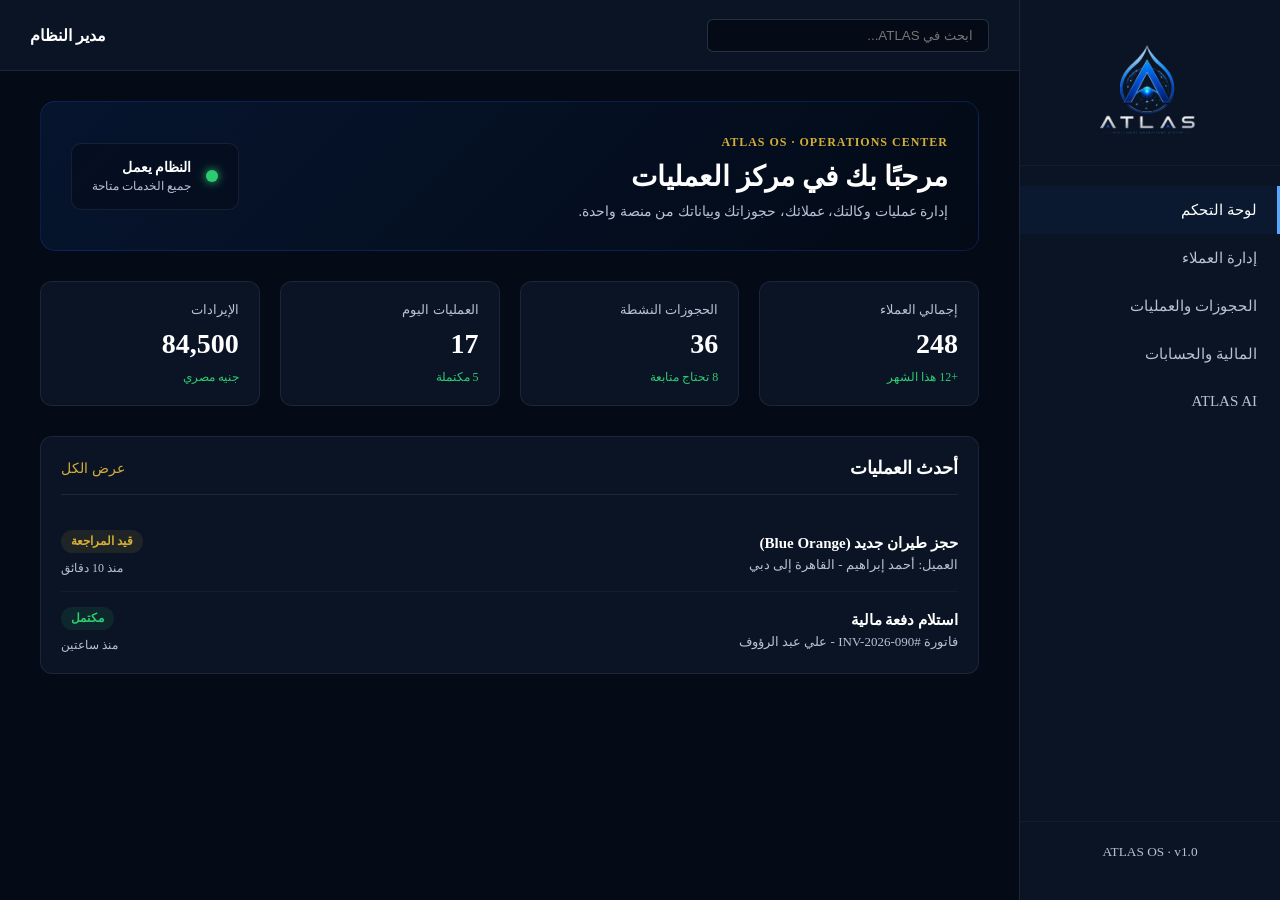
==== dashboard.html @ 95df1afb "Initial commit" ====
<!DOCTYPE html>
<html lang="ar" dir="rtl">
<head>
    <meta charset="UTF-8">
    <meta name="viewport" content="width=device-width, initial-scale=1.0">
    <title>لوحة التحكم - ATLAS OS</title>
    
    <!-- ربط ملفات الـ CSS -->
    <link rel="stylesheet" href="assets/css/variables.css">
    <link rel="stylesheet" href="assets/css/layout.css">
    <link rel="stylesheet" href="assets/css/pages/dashboard.css">
</head>
<body class="atlas-body">

    <div class="app-layout">

        <!-- 1. القائمة الجانبية -->
        <aside class="sidebar">
            <div class="sidebar-header" style="padding-top: 20px;">
                <a href="dashboard.html" style="display: block; text-align: center; text-decoration: none;">
                    <img src="assets/images/atlas-logo.png" alt="ATLAS Logo" style="max-width: 120px; height: auto; margin: 0 auto; display: block;" onerror="this.outerHTML='<h2 class=\'sidebar-brand\' style=\'color:var(--text-primary);margin:0 0 5px;font-size:24px;letter-spacing:2px;\'>ATLAS</h2><span class=\'sidebar-subtitle\' style=\'color:var(--atlas-gold);font-size:12px;\'>Aerix Travel</span>'">
                </a>
            </div>

            <nav class="sidebar-nav">
                <a href="dashboard.html" class="nav-item active">لوحة التحكم</a>
                <a href="crm.html" class="nav-item">إدارة العملاء</a>
                <a href="bookings.html" class="nav-item">الحجوزات والعمليات</a>
                <a href="finance.html" class="nav-item">المالية والحسابات</a>
                <a href="ai-agents.html" class="nav-item">ATLAS AI</a>
            </nav>

            <div class="sidebar-footer">
                <small>ATLAS OS · v1.0</small>
            </div>
        </aside>

        <!-- 2. المحتوى الرئيسي -->
        <main class="main-content">
            
            <!-- الشريط العلوي -->
            <header class="topbar">
                <div class="topbar-search">
                    <input type="text" placeholder="ابحث في ATLAS...">
                </div>
                <div class="topbar-user">
                    <span>مدير النظام</span>
                </div>
            </header>

            <!-- مساحة العمل الخاصة بلوحة التحكم -->
            <div class="workspace">
                
                <!-- قسم الترحيب (Hero) -->
                <section class="dashboard-hero">
                    <div class="hero-content">
                        <span class="hero-label">ATLAS OS · OPERATIONS CENTER</span>
                        <h1>مرحبًا بك في مركز العمليات</h1>
                        <p>إدارة عمليات وكالتك، عملائك، حجوزاتك وبياناتك من منصة واحدة.</p>
                    </div>
                    <div class="hero-status">
                        <span class="hero-status-dot"></span>
                        <div>
                            <strong>النظام يعمل</strong>
                            <small>جميع الخدمات متاحة</small>
                        </div>
                    </div>
                </section>

                <!-- قسم الإحصائيات (KPIs) -->
                <section class="kpi-grid">
                    <div class="kpi-card">
                        <span class="kpi-label">إجمالي العملاء</span>
                        <strong class="kpi-value">248</strong>
                        <span class="kpi-meta">+12 هذا الشهر</span>
                    </div>
                    <div class="kpi-card">
                        <span class="kpi-label">الحجوزات النشطة</span>
                        <strong class="kpi-value">36</strong>
                        <span class="kpi-meta">8 تحتاج متابعة</span>
                    </div>
                    <div class="kpi-card">
                        <span class="kpi-label">العمليات اليوم</span>
                        <strong class="kpi-value">17</strong>
                        <span class="kpi-meta">5 مكتملة</span>
                    </div>
                    <div class="kpi-card">
                        <span class="kpi-label">الإيرادات</span>
                        <strong class="kpi-value">84,500</strong>
                        <span class="kpi-meta">جنيه مصري</span>
                    </div>
                </section>

                <!-- قسم أحدث العمليات -->
                <section class="recent-activities">
                    <div class="section-header">
                        <h2>أحدث العمليات</h2>
                        <a href="#" class="view-all">عرض الكل</a>
                    </div>
                    <div class="activity-list">
                        <div class="activity-item">
                            <div class="activity-details">
                                <h4>حجز طيران جديد (Blue Orange)</h4>
                                <p>العميل: أحمد إبراهيم - القاهرة إلى دبي</p>
                            </div>
                            <div class="activity-meta">
                                <span class="status pending">قيد المراجعة</span>
                                <span class="time">منذ 10 دقائق</span>
                            </div>
                        </div>
                        <div class="activity-item">
                            <div class="activity-details">
                                <h4>استلام دفعة مالية</h4>
                                <p>فاتورة #INV-2026-090 - علي عبد الرؤوف</p>
                            </div>
                            <div class="activity-meta">
                                <span class="status success">مكتمل</span>
                                <span class="time">منذ ساعتين</span>
                            </div>
                        </div>
                    </div>
                </section>

            </div>
        </main>
    </div>

</body>
</html>
---- assets/css/variables.css ----
/* ======================================================
   ATLAS Design System
   Variables v1.0
====================================================== */

:root{

    /* Primary Colors */

    --bg-primary:#040B17;
    --bg-secondary:#0A1425;

    /* Brand */

    --atlas-blue:#1E6BFF;
    --atlas-blue-light:#57A6FF;

    --atlas-gold:#D4AF37;

    /* Text */

    --text-primary:#FFFFFF;
    --text-secondary:#B8C2D3;

    /* Shadows */

    --shadow-soft:0 0 25px rgba(30,107,255,.25);

}
---- assets/css/layout.css ----
/* ======================================================
   ATLAS OS - Global Layout (Sidebar & Topbar)
====================================================== */

.atlas-body {
    margin: 0;
    padding: 0;
    background-color: var(--bg-primary);
    color: var(--text-primary);
}

.app-layout {
    display: flex;
    min-height: 100vh;
}

/* ================= القائمة الجانبية ================= */
.sidebar {
    width: 260px;
    background-color: var(--bg-secondary);
    border-left: 1px solid rgba(184, 194, 211, 0.1);
    display: flex;
    flex-direction: column;
    padding: 20px 0;
    flex-shrink: 0; /* لمنع انكماش القائمة */
}

.sidebar-header {
    padding: 0 20px 30px;
    text-align: center;
    border-bottom: 1px solid rgba(184, 194, 211, 0.05);
    margin-bottom: 20px;
}

.sidebar-brand {
    color: var(--text-primary);
    margin: 0 0 5px;
    font-size: 24px;
    letter-spacing: 2px;
}

.sidebar-subtitle {
    color: var(--atlas-gold);
    font-size: 12px;
}

.sidebar-nav {
    display: flex;
    flex-direction: column;
    flex-grow: 1;
}

.nav-item {
    padding: 15px 20px;
    color: var(--text-secondary);
    text-decoration: none;
    font-size: 15px;
    transition: 0.3s;
    border-right: 3px solid transparent;
}

.nav-item:hover, .nav-item.active {
    background-color: rgba(30, 107, 255, 0.05);
    color: var(--text-primary);
    border-right-color: var(--atlas-blue-light);
}

.sidebar-footer {
    padding: 20px;
    text-align: center;
    color: var(--text-secondary);
    border-top: 1px solid rgba(184, 194, 211, 0.05);
}

/* ================= المحتوى الرئيسي ================= */
.main-content {
    flex-grow: 1;
    display: flex;
    flex-direction: column;
    background-color: var(--bg-primary);
    overflow-x: hidden;
}

/* ================= الشريط العلوي ================= */
.topbar {
    height: 70px;
    background-color: var(--bg-secondary);
    border-bottom: 1px solid rgba(184, 194, 211, 0.1);
    display: flex;
    justify-content: space-between;
    align-items: center;
    padding: 0 30px;
}

.topbar-search input {
    background-color: var(--bg-primary);
    border: 1px solid rgba(184, 194, 211, 0.2);
    padding: 8px 15px;
    border-radius: 6px;
    color: var(--text-primary);
    width: 250px;
}

.topbar-search input:focus {
    outline: none;
    border-color: var(--atlas-blue-light);
}

.topbar-user {
    color: var(--text-primary);
    font-weight: bold;
    display: flex;
    align-items: center;
    gap: 10px;
}
---- assets/css/pages/dashboard.css ----
/* ======================================================
   ATLAS OS - Dashboard Styles
====================================================== */

.workspace {
    padding: 30px 40px;
    width: 100%;
    flex-grow: 1;
    box-sizing: border-box;
}

/* 1. قسم الترحيب (Hero Section) */
.dashboard-hero {
    background: linear-gradient(135deg, rgba(30,107,255,0.1) 0%, rgba(4,11,23,0) 100%);
    border: 1px solid rgba(30,107,255,0.2);
    border-radius: 15px;
    padding: 30px;
    display: flex;
    justify-content: space-between;
    align-items: center;
    margin-bottom: 30px;
}

.hero-label {
    color: var(--atlas-gold);
    font-size: 12px;
    letter-spacing: 1px;
    font-weight: bold;
}

.hero-content h1 { margin: 10px 0; font-size: 28px; color: var(--text-primary); }
.hero-content p { margin: 0; color: var(--text-secondary); font-size: 14px; }

.hero-status {
    display: flex;
    align-items: center;
    gap: 15px;
    background: rgba(4, 11, 23, 0.5);
    padding: 15px 20px;
    border-radius: 10px;
    border: 1px solid rgba(184,194,211,0.1);
}

.hero-status-dot { 
    width: 12px; height: 12px; 
    background-color: #2ecc71; 
    border-radius: 50%; 
    box-shadow: 0 0 10px #2ecc71; 
}

.hero-status strong { display: block; color: var(--text-primary); font-size: 14px; }
.hero-status small { color: var(--text-secondary); font-size: 12px; }

/* 2. قسم الإحصائيات (KPI Cards) */
.kpi-grid {
    display: grid;
    grid-template-columns: repeat(auto-fit, minmax(200px, 1fr));
    gap: 20px;
    margin-bottom: 30px;
}

.kpi-card {
    background-color: var(--bg-secondary);
    border: 1px solid rgba(184,194,211,0.1);
    border-radius: 12px;
    padding: 20px;
    display: flex;
    flex-direction: column;
    gap: 10px;
}

.kpi-label { color: var(--text-secondary); font-size: 13px; }
.kpi-value { color: var(--text-primary); font-size: 28px; font-weight: bold; }
.kpi-meta { color: #2ecc71; font-size: 12px; }

/* 3. قسم أحدث العمليات (Recent Activities) */
.recent-activities {
    background-color: var(--bg-secondary);
    border: 1px solid rgba(184, 194, 211, 0.1);
    border-radius: 12px;
    padding: 20px;
}

.section-header {
    display: flex;
    justify-content: space-between;
    align-items: center;
    margin-bottom: 20px;
    border-bottom: 1px solid rgba(184, 194, 211, 0.1);
    padding-bottom: 15px;
}

.section-header h2 { color: var(--text-primary); font-size: 18px; margin: 0; }
.view-all { color: var(--atlas-gold); text-decoration: none; font-size: 14px; transition: 0.3s; }
.view-all:hover { color: var(--text-primary); }

.activity-item { 
    display: flex; justify-content: space-between; align-items: center; 
    padding: 15px 0; border-bottom: 1px solid rgba(184, 194, 211, 0.05); 
}
.activity-item:last-child { border-bottom: none; padding-bottom: 0; }

.activity-details h4 { color: var(--text-primary); margin: 0 0 5px 0; font-size: 15px; }
.activity-details p { color: var(--text-secondary); margin: 0; font-size: 13px; }
.activity-meta { display: flex; flex-direction: column; align-items: flex-end; gap: 8px; }
.time { color: var(--text-secondary); font-size: 12px; }

.status { padding: 4px 10px; border-radius: 20px; font-size: 12px; font-weight: bold; }
.status.pending { background-color: rgba(212, 175, 55, 0.1); color: var(--atlas-gold); }
.status.success { background-color: rgba(46, 204, 113, 0.1); color: #2ecc71; }
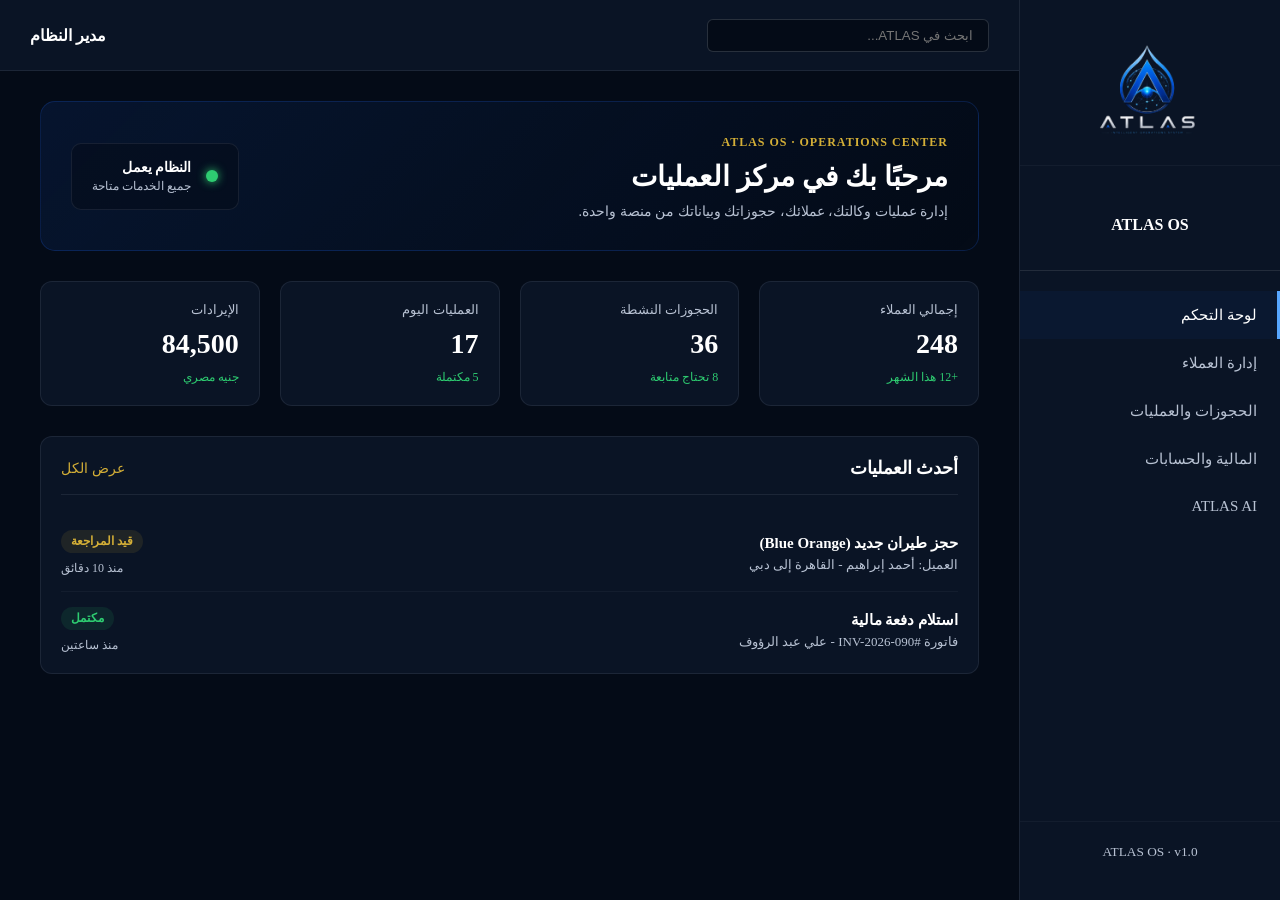
==== commit 05e78a6f: "Update dynamic colors and logo" ====
--- a/dashboard.html
+++ b/dashboard.html
@@ -21,7 +21,11 @@
                     <img src="assets/images/atlas-logo.png" alt="ATLAS Logo" style="max-width: 120px; height: auto; margin: 0 auto; display: block;" onerror="this.outerHTML='<h2 class=\'sidebar-brand\' style=\'color:var(--text-primary);margin:0 0 5px;font-size:24px;letter-spacing:2px;\'>ATLAS</h2><span class=\'sidebar-subtitle\' style=\'color:var(--atlas-gold);font-size:12px;\'>Aerix Travel</span>'">
                 </a>
             </div>
-
+<!-- حاوية شعار الوكالة -->
+<div style="text-align: center; padding: 20px 10px; border-bottom: 1px solid rgba(255,255,255,0.1); margin-bottom: 20px;">
+    <img id="sidebarAgencyLogo" src="" alt="شعار الوكالة" style="max-width: 80%; height: auto; border-radius: 8px; display: none; margin: 0 auto;">
+    <h3 id="sidebarAgencyName" style="color: #fff; margin-top: 10px; font-size: 16px;">ATLAS OS</h3>
+</div>
             <nav class="sidebar-nav">
                 <a href="dashboard.html" class="nav-item active">لوحة التحكم</a>
                 <a href="crm.html" class="nav-item">إدارة العملاء</a>
@@ -124,6 +128,44 @@
             </div>
         </main>
     </div>
+<script>
+    document.addEventListener("DOMContentLoaded", () => {
+        const logo = localStorage.getItem('atlas_agency_logo');
+        const name = localStorage.getItem('atlas_agency_name');
+        const c1 = localStorage.getItem('atlas_color_1');
+        const c2 = localStorage.getItem('atlas_color_2');
+        const c3 = localStorage.getItem('atlas_color_3');
 
+        // تطبيق الألوان الثلاثة على جذور النظام
+        if (c1) {
+            document.documentElement.style.setProperty('--accent-color', c1); // اللون الرئيسي (للأزرار والنصوص المهمة)
+            document.documentElement.style.setProperty('--theme-c1', c1); 
+        }
+        if (c2) {
+            document.documentElement.style.setProperty('--theme-c2', c2); // اللون الثاني (لمربع البحث والحدود)
+        }
+        if (c3) {
+            document.documentElement.style.setProperty('--theme-c3', c3); // اللون الثالث (للتفاصيل الجانبية)
+        }
+
+        // عرض الشعار الجديد وإخفاء القديم
+        if (logo) {
+            const sidebarLogo = document.getElementById('sidebarAgencyLogo');
+            if(sidebarLogo) {
+                sidebarLogo.src = logo;
+                sidebarLogo.style.display = 'block';
+            }
+            
+            // إخفاء شعار ATLAS الافتراضي (تأكد إنك تضيف كلاس 'default-atlas-logo' لصورة الشعار القديم في الـ HTML)
+            const defaultLogos = document.querySelectorAll('.default-atlas-logo');
+            defaultLogos.forEach(el => el.style.display = 'none');
+        }
+
+        if (name) {
+            const nameEl = document.getElementById('sidebarAgencyName');
+            if(nameEl) nameEl.innerText = name;
+        }
+    });
+    </script>
 </body>
 </html>
--- a/assets/css/pages/dashboard.css
+++ b/assets/css/pages/dashboard.css
@@ -107,4 +107,21 @@
 
 .status { padding: 4px 10px; border-radius: 20px; font-size: 12px; font-weight: bold; }
 .status.pending { background-color: rgba(212, 175, 55, 0.1); color: var(--atlas-gold); }
-.status.success { background-color: rgba(46, 204, 113, 0.1); color: #2ecc71; }+.status.success { background-color: rgba(46, 204, 113, 0.1); color: #2ecc71; }
+/* تلوين النص البارز (زي ATLAS OS · OPERATIONS CENTER) */
+.highlight-text, h1, h2 {
+    color: var(--theme-c1, var(--accent-color));
+}
+
+/* تلوين إطار مربع البحث */
+.search-bar-input {
+    border: 1px solid var(--theme-c2, rgba(255,255,255,0.1)) !important;
+}
+.search-bar-input:focus {
+    border-color: var(--theme-c1, var(--accent-color)) !important;
+}
+
+/* تلوين الأيقونات أو البادجات الجانبية باللون الثالث */
+.sidebar-icon, .badge {
+    color: var(--theme-c3, #9ca3af);
+}
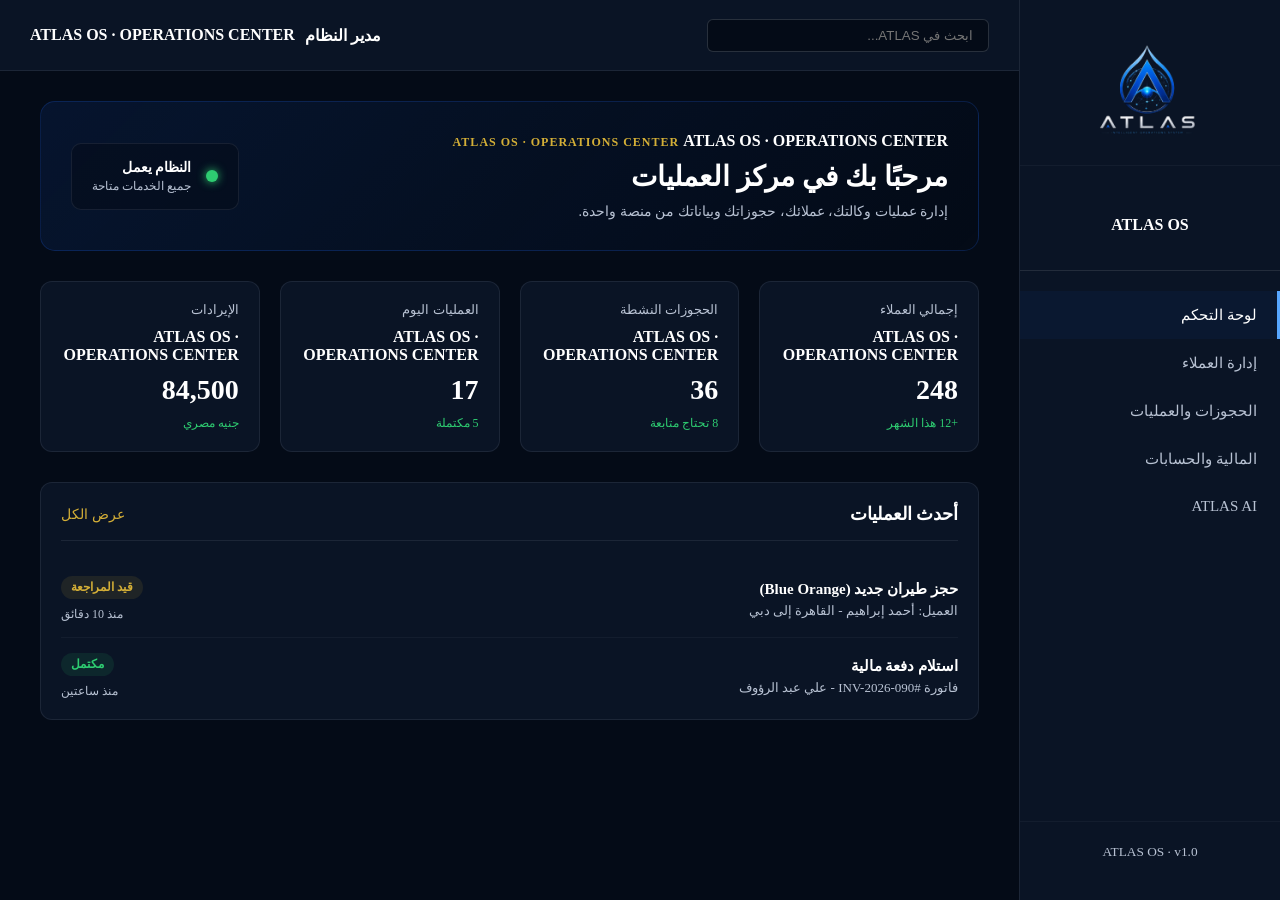
==== commit 77fbc630: "Update dashboard.html" ====
--- a/dashboard.html
+++ b/dashboard.html
@@ -18,7 +18,7 @@
         <aside class="sidebar">
             <div class="sidebar-header" style="padding-top: 20px;">
                 <a href="dashboard.html" style="display: block; text-align: center; text-decoration: none;">
-                    <img src="assets/images/atlas-logo.png" alt="ATLAS Logo" style="max-width: 120px; height: auto; margin: 0 auto; display: block;" onerror="this.outerHTML='<h2 class=\'sidebar-brand\' style=\'color:var(--text-primary);margin:0 0 5px;font-size:24px;letter-spacing:2px;\'>ATLAS</h2><span class=\'sidebar-subtitle\' style=\'color:var(--atlas-gold);font-size:12px;\'>Aerix Travel</span>'">
+                    <img src="assets/images/atlas-logo.png" id="oldAtlasLogo"alt="ATLAS Logo" style="max-width: 120px; height: auto; margin: 0 auto; display: block;" onerror="this.outerHTML='<h2 class=\'sidebar-brand\' style=\'color:var(--text-primary);margin:0 0 5px;font-size:24px;letter-spacing:2px;\'>ATLAS</h2><span class=\'sidebar-subtitle\' style=\'color:var(--atlas-gold);font-size:12px;\'>Aerix Travel</span>'">
                 </a>
             </div>
 <!-- حاوية شعار الوكالة -->
@@ -49,6 +49,7 @@
                 </div>
                 <div class="topbar-user">
                     <span>مدير النظام</span>
+                    <span style="color: var(--accent-color); font-weight: bold;">ATLAS OS · OPERATIONS CENTER</span>
                 </div>
             </header>
 
@@ -59,6 +60,7 @@
                 <section class="dashboard-hero">
                     <div class="hero-content">
                         <span class="hero-label">ATLAS OS · OPERATIONS CENTER</span>
+                        <span style="color: var(--accent-color); font-weight: bold;">ATLAS OS · OPERATIONS CENTER</span>
                         <h1>مرحبًا بك في مركز العمليات</h1>
                         <p>إدارة عمليات وكالتك، عملائك، حجوزاتك وبياناتك من منصة واحدة.</p>
                     </div>
@@ -75,21 +77,25 @@
                 <section class="kpi-grid">
                     <div class="kpi-card">
                         <span class="kpi-label">إجمالي العملاء</span>
+                        <span style="color: var(--accent-color); font-weight: bold;">ATLAS OS · OPERATIONS CENTER</span>
                         <strong class="kpi-value">248</strong>
                         <span class="kpi-meta">+12 هذا الشهر</span>
                     </div>
                     <div class="kpi-card">
                         <span class="kpi-label">الحجوزات النشطة</span>
+                        <span style="color: var(--accent-color); font-weight: bold;">ATLAS OS · OPERATIONS CENTER</span>
                         <strong class="kpi-value">36</strong>
                         <span class="kpi-meta">8 تحتاج متابعة</span>
                     </div>
                     <div class="kpi-card">
                         <span class="kpi-label">العمليات اليوم</span>
+                        <span style="color: var(--accent-color); font-weight: bold;">ATLAS OS · OPERATIONS CENTER</span>
                         <strong class="kpi-value">17</strong>
                         <span class="kpi-meta">5 مكتملة</span>
                     </div>
                     <div class="kpi-card">
                         <span class="kpi-label">الإيرادات</span>
+                        <span style="color: var(--accent-color); font-weight: bold;">ATLAS OS · OPERATIONS CENTER</span>
                         <strong class="kpi-value">84,500</strong>
                         <span class="kpi-meta">جنيه مصري</span>
                     </div>
@@ -133,39 +139,34 @@
         const logo = localStorage.getItem('atlas_agency_logo');
         const name = localStorage.getItem('atlas_agency_name');
         const c1 = localStorage.getItem('atlas_color_1');
-        const c2 = localStorage.getItem('atlas_color_2');
-        const c3 = localStorage.getItem('atlas_color_3');
 
-        // تطبيق الألوان الثلاثة على جذور النظام
+        // 1. تطبيق اللون الجديد
         if (c1) {
-            document.documentElement.style.setProperty('--accent-color', c1); // اللون الرئيسي (للأزرار والنصوص المهمة)
-            document.documentElement.style.setProperty('--theme-c1', c1); 
-        }
-        if (c2) {
-            document.documentElement.style.setProperty('--theme-c2', c2); // اللون الثاني (لمربع البحث والحدود)
-        }
-        if (c3) {
-            document.documentElement.style.setProperty('--theme-c3', c3); // اللون الثالث (للتفاصيل الجانبية)
+            document.documentElement.style.setProperty('--accent-color', c1);
         }
 
-        // عرض الشعار الجديد وإخفاء القديم
+        // 2. عرض الشعار الجديد وإخفاء القديم
         if (logo) {
+            // إظهار الجديد
             const sidebarLogo = document.getElementById('sidebarAgencyLogo');
             if(sidebarLogo) {
                 sidebarLogo.src = logo;
                 sidebarLogo.style.display = 'block';
             }
             
-            // إخفاء شعار ATLAS الافتراضي (تأكد إنك تضيف كلاس 'default-atlas-logo' لصورة الشعار القديم في الـ HTML)
-            const defaultLogos = document.querySelectorAll('.default-atlas-logo');
-            defaultLogos.forEach(el => el.style.display = 'none');
+            // إخفاء القديم (ركز هنا)
+            const oldLogo = document.getElementById('oldAtlasLogo');
+            if(oldLogo) {
+                oldLogo.style.display = 'none';
+            }
         }
 
+        // 3. تغيير اسم الوكالة
         if (name) {
             const nameEl = document.getElementById('sidebarAgencyName');
             if(nameEl) nameEl.innerText = name;
         }
     });
-    </script>
+</script>
 </body>
 </html>
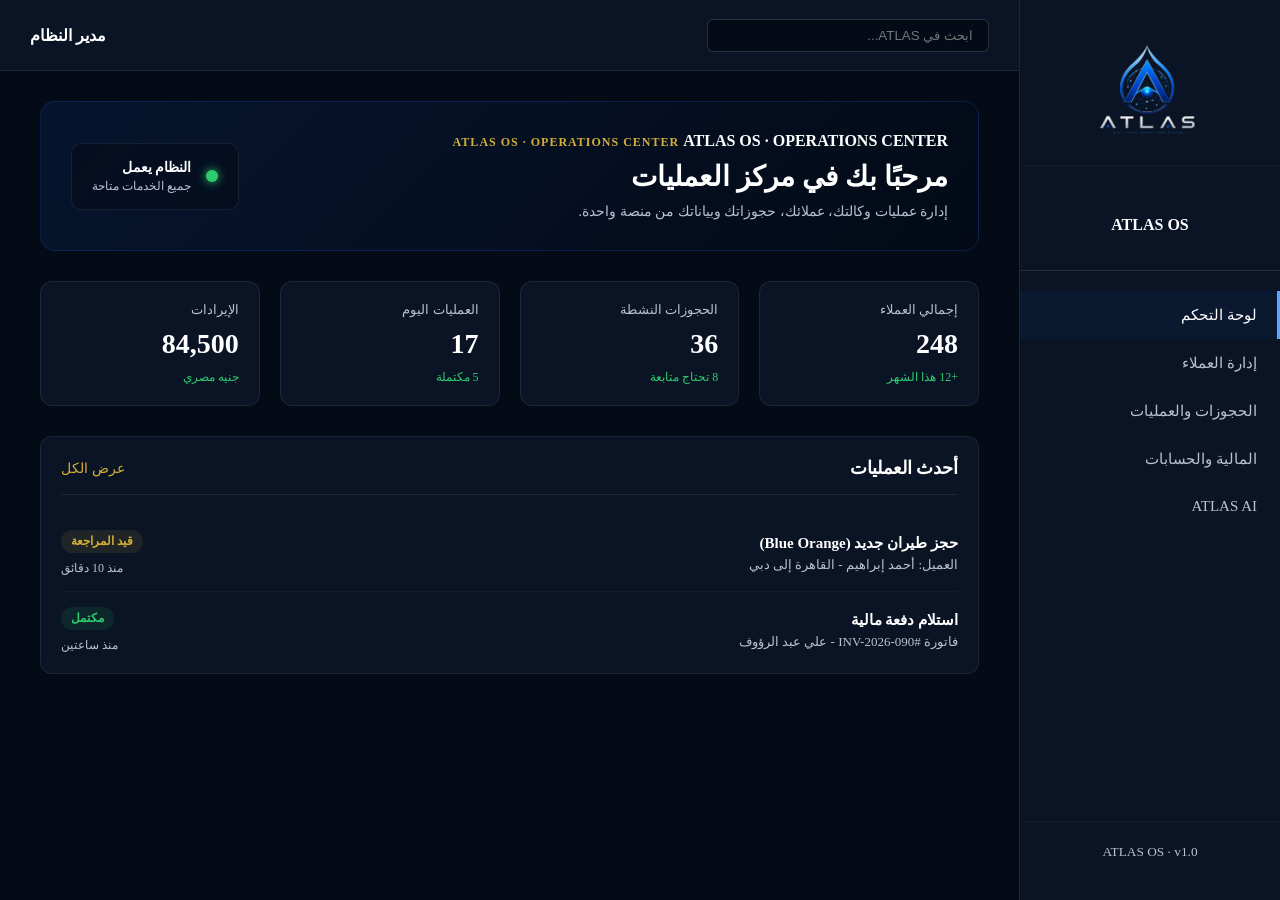
==== commit 019f2ad3: "dashboard update" ====
--- a/dashboard.html
+++ b/dashboard.html
@@ -49,7 +49,6 @@
                 </div>
                 <div class="topbar-user">
                     <span>مدير النظام</span>
-                    <span style="color: var(--accent-color); font-weight: bold;">ATLAS OS · OPERATIONS CENTER</span>
                 </div>
             </header>
 
@@ -77,25 +76,21 @@
                 <section class="kpi-grid">
                     <div class="kpi-card">
                         <span class="kpi-label">إجمالي العملاء</span>
-                        <span style="color: var(--accent-color); font-weight: bold;">ATLAS OS · OPERATIONS CENTER</span>
                         <strong class="kpi-value">248</strong>
                         <span class="kpi-meta">+12 هذا الشهر</span>
                     </div>
                     <div class="kpi-card">
                         <span class="kpi-label">الحجوزات النشطة</span>
-                        <span style="color: var(--accent-color); font-weight: bold;">ATLAS OS · OPERATIONS CENTER</span>
                         <strong class="kpi-value">36</strong>
                         <span class="kpi-meta">8 تحتاج متابعة</span>
                     </div>
                     <div class="kpi-card">
                         <span class="kpi-label">العمليات اليوم</span>
-                        <span style="color: var(--accent-color); font-weight: bold;">ATLAS OS · OPERATIONS CENTER</span>
                         <strong class="kpi-value">17</strong>
                         <span class="kpi-meta">5 مكتملة</span>
                     </div>
                     <div class="kpi-card">
                         <span class="kpi-label">الإيرادات</span>
-                        <span style="color: var(--accent-color); font-weight: bold;">ATLAS OS · OPERATIONS CENTER</span>
                         <strong class="kpi-value">84,500</strong>
                         <span class="kpi-meta">جنيه مصري</span>
                     </div>
